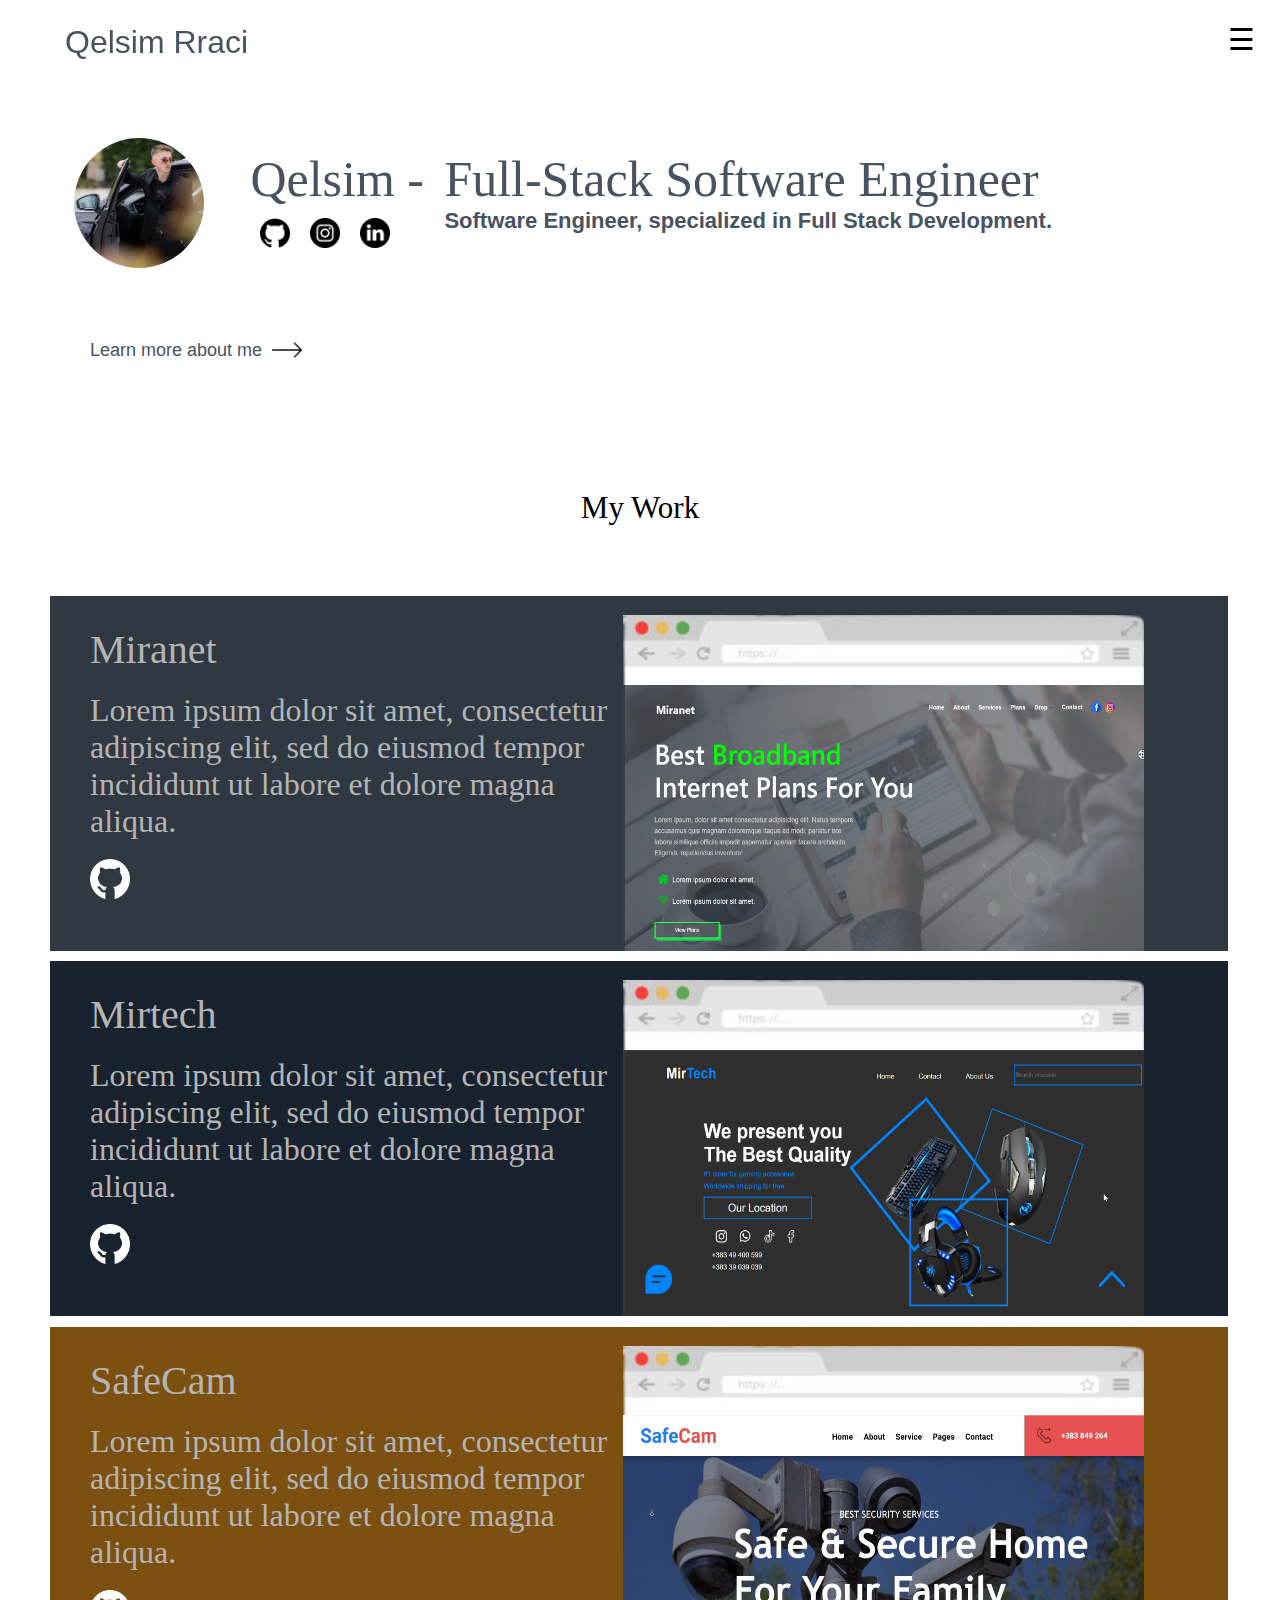
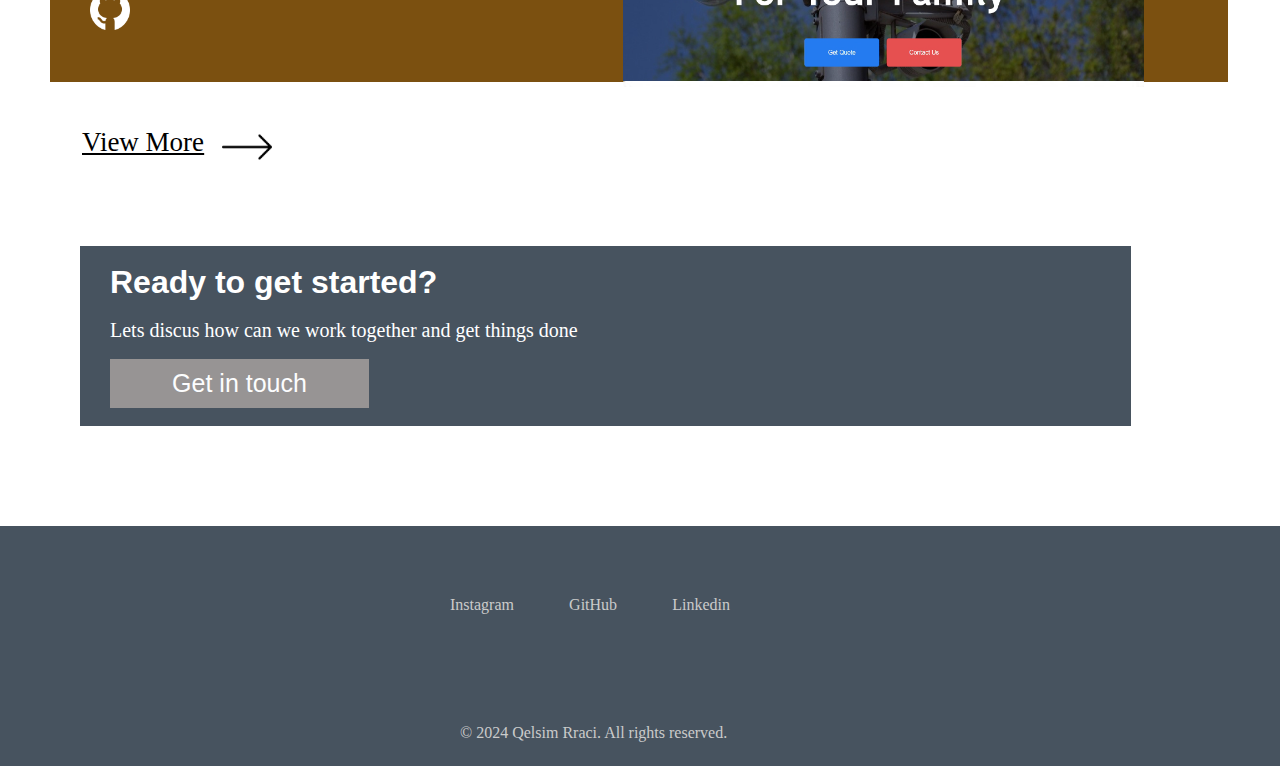
==== Portfolio Website/index.html @ a5a94945 "Initial commit for portfolio website" ====
<!DOCTYPE html>
<html lang="en">
<head>
    <meta charset="UTF-8">
    <meta name="viewport" content="width=device-width, initial-scale=1.0">
    <title>Document</title>
    <link rel="stylesheet" href="main.css">
</head>
<body>

    <div class="header">
        <h1>Qelsim Rraci</h1>

        <div class="menu-container">
            <div class="menu-icon" onclick="toggleMenu()">☰</div>
            <div class="menu-overlay" id="menuOverlay">
                <div class="overlay-header">
                    <span class="name">Qelsim Rraci</span>
                    <button class="close-button" onclick="toggleMenu()">X</button>
                </div>
                <div class="menu-content">
                    <a href="index.html">Home</a>
                    <a href="index.html">Projects</a>
                    <a href="aboutme.html">About Me</a>
                    <a href="contact.html">Get In Touch</a>
                </div>
            </div>
        </div>
    </div>

    <div class="main">
        <div class="profilepic">
          
        </div>
        <div class="nameAndSocial">
            <p>Qelsim -</p>
             <div class="socials">
                <a href="https://github.com/qelsi631"><img src="imgs/github (1).png" alt=""></a>
                <a href="https://www.instagram.com/code.nostra/#""><img src="imgs/insta.png" alt=""></a>
                <a href="https://www.linkedin.com/in/qelsim-rraci-b32861320/?lipi=urn%3Ali%3Apage%3Ad_flagship3_search_srp_jobs%3B9wXig4L1Sgmrg56LHpxPQg%3D%3D"><img src="imgs/linkdin.png" alt=""></a>
             </div>
            
        </div>
        <div class="fullstack">
            <div class="full2">
            <p>Full-Stack Software Engineer </p>
            <p>Software Engineer, specialized in Full Stack Development.</p>
            </div>
         </div>

    
        </div>
        <div class="learn-more">
            <a href="aboutme.html"><p>Learn more about me</p></a>
            <img src="imgs/right-arrow.png" alt="">
         </div>

        <div class="projects">
            <p class="p1projects">My Work</p>

            <div class="group-projects">
                <div class="project-1">
                    <div class="project-left">

                        <p>Miranet</p>
                        <p>Lorem ipsum dolor sit amet, consectetur adipiscing elit, sed do eiusmod tempor incididunt ut labore et dolore magna aliqua. </p>
                        <a href=""><img src="imgs/github (3).png" alt=""></a>
                    </div>

                    <div class="project-right">
                        <img src="imgs/blank_web-removebg-preview.png" alt="">
                        <img src="imgs/project miranet.png" alt="">
                    </div>

                </div>

                <div class="project-2">
 
                    <div class="project-left">

                        <p>Mirtech</p>
                        <p>Lorem ipsum dolor sit amet, consectetur adipiscing elit, sed do eiusmod tempor incididunt ut labore et dolore magna aliqua. </p>
                        <a href=""><img src="imgs/github (3).png" alt=""></a>
                    </div>

                    <div class="project-right">
                        <img src="imgs/blank_web-removebg-preview.png" alt="">
                        <img src="imgs/Films & TV 09_09_2024 09_59_52.png" alt="">
                    </div>
                </div>

                <div class="project-3">

                    <div class="project-left">

                        <p>SafeCam</p>
                        <p>Lorem ipsum dolor sit amet, consectetur adipiscing elit, sed do eiusmod tempor incididunt ut labore et dolore magna aliqua. </p>
                        <a href=""><img src="imgs/github (3).png" alt=""></a>
                    </div>

                    <div class="project-right">
                        <img src="imgs/blank_web-removebg-preview.png" alt="">
                        <img src="imgs/Films & TV 09_09_2024 10_04_18.png" alt="">
                    </div>
                </div>

                <div class="viewmore">

                    <a href="aboutme.html"><p>View More</p></a>
                    <a href="aboutme.html"><img src="imgs/right-arrow.png" alt=""></a>
                </div>




            </div>

        </div>

        <div class="in-touch">
            <div class="in-touch-start">
                <h1>Ready to get started?</h1>
                <p>Lets discus how can we work together and get things done</p>
                <button><a href="contact.html">Get in touch</a></button>
            </div>
        </div>

        <div class="footer">
            <div class="social-media">
                <a href="https://www.instagram.com/code.nostra/#">Instagram</a>
                <a href="https://github.com/qelsi631">GitHub</a>
                <a href="https://www.linkedin.com/in/qelsim-rraci-b32861320/?lipi=urn%3Ali%3Apage%3Ad_flagship3_search_srp_jobs%3B9wXig4L1Sgmrg56LHpxPQg%3D%3D">Linkedin</a>
            </div>
            <div class="copy-right">
                <p>© 2024  Qelsim Rraci.  All rights reserved.</p>
            </div>
        </div>


        
    

    

    <script src="app.js"></script>
</body>
</html>
---- Portfolio Website/main.css ----
*{
    margin: 0;
    padding: 0;
}

body{
    background-color: #393939;
    background-color: white;
}

.container{
    display: flex;
    flex-direction: column;
}
.header h1{
    color: #C3C3C3;
    color: #47535F;
    font-family: 'Gill Sans', 'Gill Sans MT', Calibri, 'Trebuchet MS', sans-serif; 
    font-weight: 100;
    position: relative;
    top: 24px;
    left: 65px;
}
nav{
    float: right;
}
nav img{
    width: 40px;
    position: relative;
    right: 64px;
}

.main{
    position: relative;
    top: 150px;
    display: flex;
    justify-content: space-between;
    width: 90%;
    color: #B4B4B4;
    /* color: #47535F; */
}

.profilepic{
    border-radius: 100%;
    width: 130px;
    position: relative;
    height: 130px;
    background-position: center;
    background-size: cover;
    left: 74px;
    bottom: 12px;
    background-image: url(imgs/Qelsim\ Rraci.jpg);
}
.learn-more{
    position: relative;
    left: 100px;
    top: 200px;
    font-size: 20px;
    display: flex;
}
.learn-more p{
    position: relative;
    right: 10px;
    top: 10px;
    font-size: 18px;
}
.learn-more a{
    color: #47535F;
    text-decoration: none;
    font-family: sans-serif;
}
.learn-more img{
    width: 30px;
    position: relative;
    top: 5px;
}
.nameAndSocial p{
    font-size: 50px;
    color: #B4B4B4;
    color: #47535F;
    /* font-family: "Abhaya Libre", serif; */
    font-weight: 400;
    font-style: normal;
}
.socials img{
    width: 30PX;
}
.socials{
    width: 130px;
    position: relative;
    left: 10px;
    display: flex;
    top: 10px;
    justify-content: space-between;
}

.fullstack p{
    font-size: 50px;
    color: #B4B4B4;
    color: #47535F;
    font-family: "Abhaya Libre", serif; 
    /* font-family: "DM Serif Display", serif; */
}
.fullstack{
    position: relative;
    right: 100px;
}
.full2{
    display: flex;
    flex-direction: column;
}
.full2 p:nth-child(2){
    font-size: 22px;
    font-family: "Abhaya Libre", sans-serif;
  font-weight: 900;
  font-style: normal;
}



.menu-container {
    position: relative;
    float: right;
    bottom: 30px;
    right: 10px;
}

.menu-icon {
    font-size: 30px;
    cursor: pointer;
    padding: 15px;
    /* background-color: #000000; */
    color: rgb(0, 0, 0);
    display: inline-block;
}

.menu-overlay { 
    display: none;
    position: fixed;
    top: 0;
    left: 0;
    width: 100%;
    height: 100%;
    background-color: #47535F; /* Dark green background */
    color: rgb(255, 255, 255);
    text-align: center;
    z-index: 1000;
    overflow: hidden;
}

.overlay-header {
    display: flex;
    justify-content: space-between;
    align-items: center;
    padding: 15px;
    /* Darker green background for the header */
    position: absolute;
    top: 0;
    width: 100%;
}

.name {
    font-size: 25px;
}

.close-button {
    background: none; 
    border: none;
    color: rgb(255, 255, 255);
    font-size: 20px;
    cursor: pointer;
    position: relative;
    right: 20px;
}

.close-button:hover {
    color: red;
}

.menu-overlay .menu-content {
    display: flex;
    flex-direction: column;
    justify-content: center;
    height: calc(100% - 60px); /* Adjusted for the header height */
}

.menu-overlay a {
    color: rgb(255, 254, 254);
    font-size: 24px;
    text-decoration: none;
    padding: 15px;
    display: block;
    transition: background-color 0.8s;
}

.menu-overlay a:hover {
    background-color: #979494; /* Slightly darker green for hover effect */
}



.projects{
    position: relative;
    top: 330px;
}
.p1projects{
    text-align: center;
    font-size: 31px;
    position: relative;
    /* top: 330px; */
}

.group-projects{
    width: 92%;
    height: 1150px;
    position: relative;
    left: 50px;
    top: 70px;
    display: flex;
    flex-direction: column;
    justify-content: space-between;
    
}

.project-1{
    width: 100%;
    height: 355px;
    background-color: #303841;
    display: flex;
}
.project-2{
    width: 100%;
    height: 355px;
    background-color: #19232F;
    display: flex;
}
.project-3{
    width: 100%;
    height: 355px;
    background-color: #7B5010;
    display: flex;
}

.project-left{
    width: 523px;
    height: 100%;
    position: relative;
    left: 40px;
    height: 78%;
    top: 30px;
    display: flex;
    flex-direction: column;
    color: #B4B4B4;
    justify-content: space-between;

}
.project-left p:nth-child(1){
    font-size: 40px;
}
.project-left p:nth-child(2){
    font-size: 32px;

}
.project-left img{
    width: 40px;
}
.project-right{
    width: 521px;
    height: 95%;
    position: relative;
    left: 50px;
    top: 19px;


}
.project-right img:nth-child(2){
    width: 521px;
    z-index: 2;
    position: relative;
    bottom: 276px;
    height: 266px;
}
.project-right img:nth-child(1){
    width: 521px;
    position: relative;
}
.viewmore img{
    width: 50px;

}
.viewmore{
    display: flex;
    position: relative;
    top: 30px;
    left: 50px;
}
.viewmore p{
    font-size: 27px;
    text-decoration: underline;
    position: relative;
    top: 5px;
    right: 18px;
}
.viewmore a{
    color: black;
}

.in-touch{
    width: 1051px;
    height: 180px;
    background-color: #47535F;
    position: relative;
    top: 500px;
    left: 80px;
    display: flex;
    justify-content: space-between;
}
.in-touch-start{
    display: flex;
    flex-direction: column;
    justify-content: space-evenly;
    position: relative;
    left: 30px;
}
.in-touch-start button{
    width: 259px;
    height: 49px;
    font-size: 25px;
    background-color: #979494;
    color: #19232F;
    border: none;
}
.in-touch-start a{
    color: #fcfdfe;
    text-decoration: none;
}
.in-touch-start h1{
    color: white;
    font-family: sans-serif;

}
.in-touch-start p{
    font-size: 20px;
    color: white;
}

.footer{
    width: 100%;
    height: 240px;
    background-color: #47535F;
    position: relative;
    top: 600px;
}
.social-media{
    color: #CBCBCB;
    display: flex;
    width: 280px;
    justify-content: space-between;
    position: relative;
    left: 450px;
    top: 70px;
}
.social-media a{
    color: #CBCBCB;
    text-decoration: none;
}
.copy-right{
    color: #CBCBCB;
    position: relative;
    left: 460px;
    top: 180px;
}












.header {
    position: fixed;
    width: 100%;
    top: 0;
    left: 0;
    background-color: transparent;
    z-index: 100;
    transition: background-color 0.3s ease, box-shadow 0.3s ease;
}

/* Change background and add shadow when scrolled */
.header.scrolled {
    background-color: white;
    box-shadow: 0 4px 6px rgba(0, 0, 0, 0.1);
    height: 80px;
}

.header h1 {
    color: #47535F;
    font-family: 'Gill Sans', 'Gill Sans MT', Calibri, 'Trebuchet MS', sans-serif; 
    font-weight: 100;
    position: relative;
    top: 24px;
    left: 65px;
}

.menu-container {
    float: right;
    bottom: 30px;
    right: 10px;
}




@media only screen and (max-width: 414px) {
    .header h1 {
        font-size: 20px;
        
    }

    .main {
        flex-direction: column;
        padding-top: 120px;
        align-items: center;
    }

    .profilepic {
        width: 100px;
        height: 100px;
    }

    .nameAndSocial p {
        font-size: 30px;
        text-align: center;
    }

    .socials {
        justify-content: center;
    }

    .socials img {
        width: 25px;
    }

    .fullstack p {
        font-size: 25px;
        text-align: center;
    }

    .group-projects {
        flex-direction: column;
        width: 100%;
    }

    .project-left, .project-right {
        width: 100%;
        text-align: center;
    }

    .project-right img {
        width: 100%;
    }

    .in-touch {
        padding: 20px;
    }

    .in-touch h1 {
        font-size: 24px;
    }

    .in-touch p {
        font-size: 18px;
    }

    .footer {
        padding: 10px;
    }
}

/* iPhone 14 Pro and iPhone 15 (Portrait Mode) */
@media only screen and (max-width: 430px) {
    .header h1 {
        font-size: 25px;
        position: relative;
    }
    
    .header{
        width: 70%;
        position: relative;
        right: 30px;
    }

    .main {
        width: 35%;
        position: relative;
        top: -30px;
        left: 10px;
    }

    .profilepic {
        width: 110px;
        height: 110px;
    }

    .nameAndSocial p {
        font-size: 28px;
        position: relative;
        left: 73px;
    }
    .nameAndSocial{
        display: flex;
        flex-direction: column;
    }
    .nameAndSocial img{
        position: relative;
        left: 60px;
    }

    .fullstack p:nth-child(2) {
        font-size: 28px;
        position: relative;
        left: 170px;
        top: 35px;
    }
    .fullstack p:nth-child(1){
        position: relative;
        bottom: 50px;
        font-size: 23px;
        position: relative;
        left: 170px;
        top: 25px;
    }

    .projects {
        position: relative;
        top: 100px;
        width: 50%;
    }

    .projects p:nth-child(1){
        position: relative;
        right: 60px;

    }

}

/* General Mobile Portrait Styles */
@media only screen and (max-width: 600px) {
    .header h1 {
        font-size: 18px;
    }

    .main {
        flex-direction: column;
        align-items: center;
        padding-top: 120px;
    }

    .profilepic {
        width: 90px;
        height: 90px;
    }

    .nameAndSocial p {
        font-size: 24px;
        text-align: center;
    }

    .fullstack p {
        font-size: 20px;
        text-align: center;
    }

    .group-projects {
        flex-direction: column;
        width: 100%;
    }

    .project-left, .project-right {
        width: 100%;
        text-align: center;
    }

    .project-right img {
        width: 100%;
    }

    .in-touch {
        padding: 20px;
    }

    .in-touch h1 {
        font-size: 24px;
    }

    .footer {
        padding: 10px;
    }
}
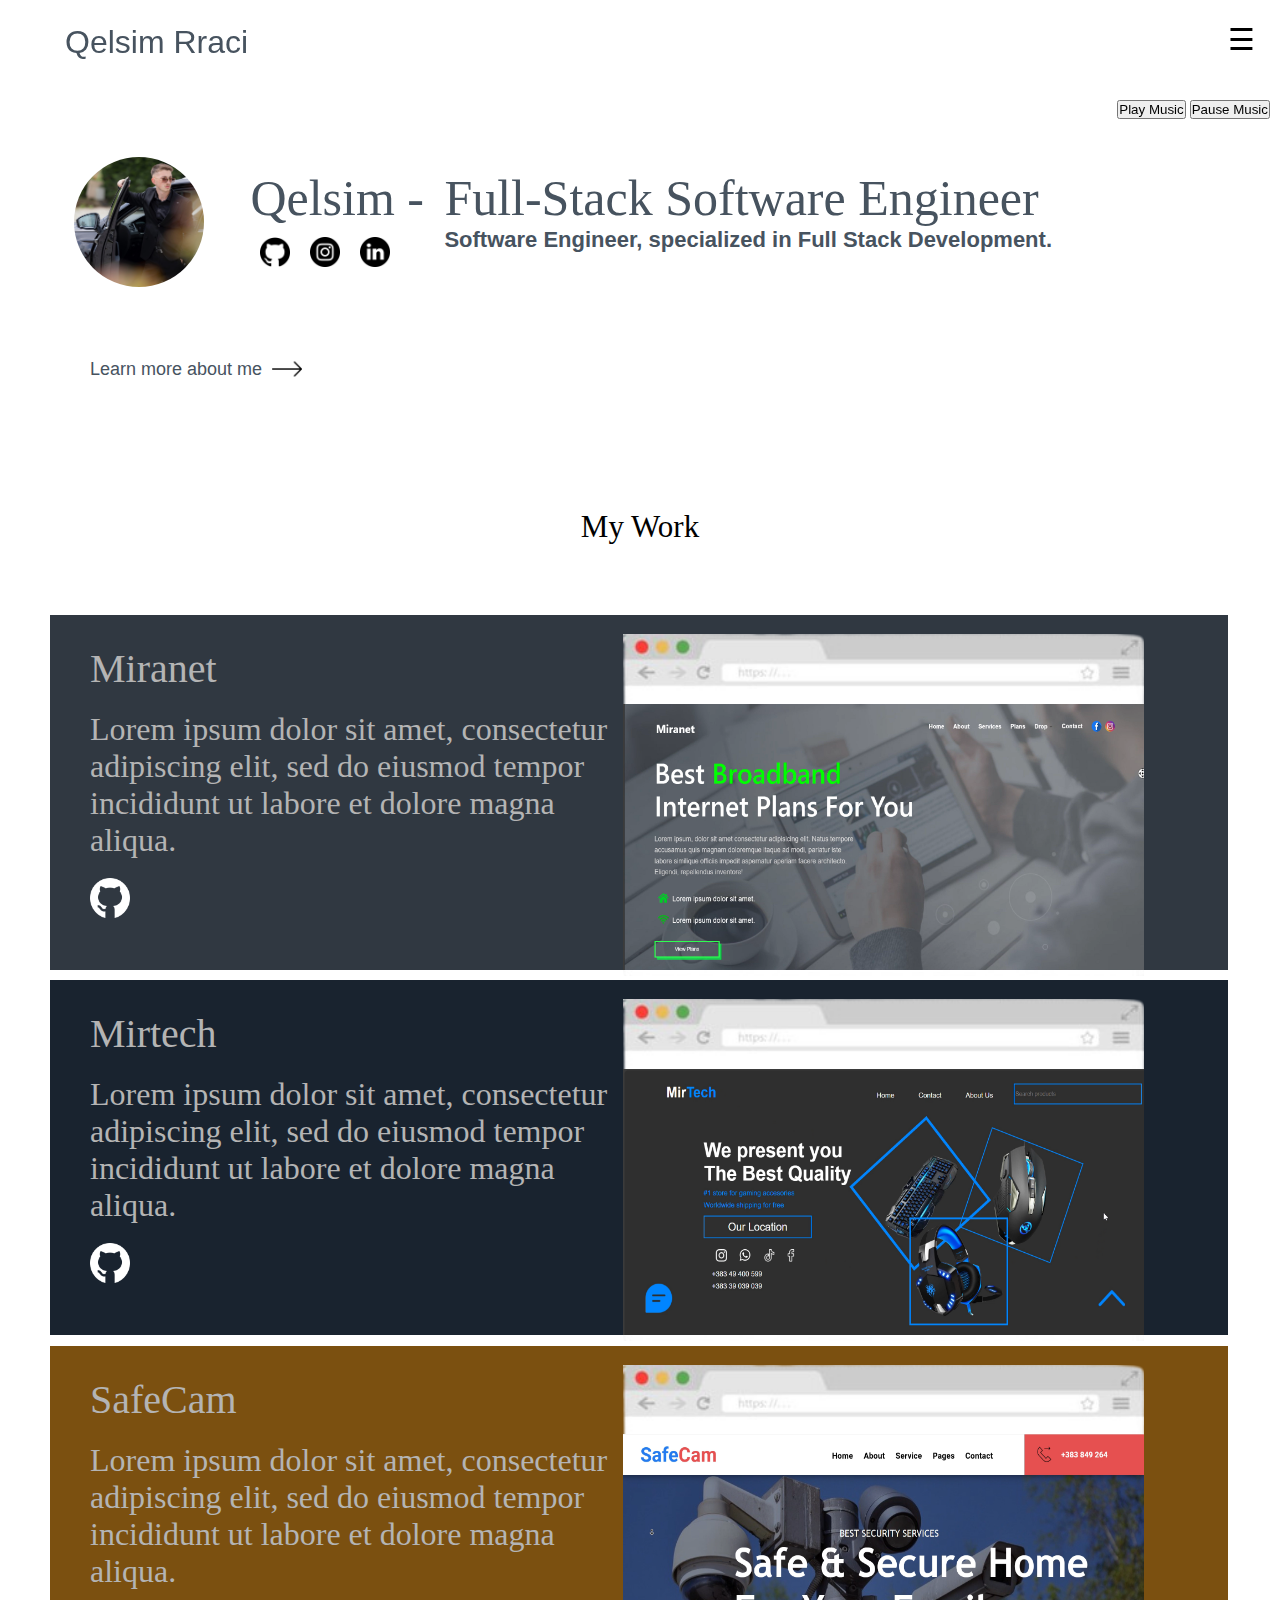
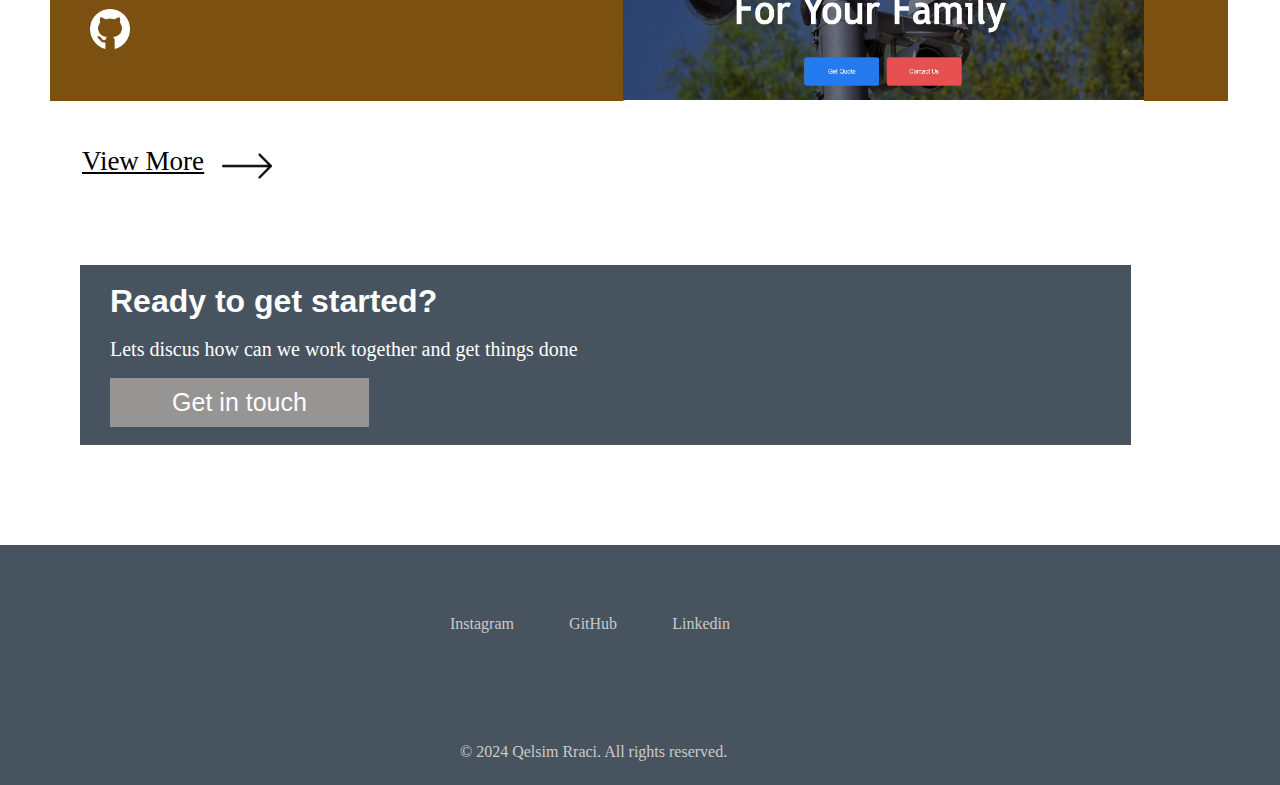
==== commit c9028df7: "added music backrgound" ====
--- a/Portfolio Website/index.html
+++ b/Portfolio Website/index.html
@@ -8,6 +8,21 @@
 </head>
 <body>
 
+    
+    <div class="music">
+        <audio id="myAudio">
+            <source src="babastars - Made with Clipchamp.mp4" type="audio/mpeg">
+            Your browser does not support the audio element.
+          </audio>
+          
+          <button onclick="playAudio()">Play Music</button>
+          <button onclick="pauseAudio()">Pause Music</button>
+    </div>
+
+    
+
+
+   
     <div class="header">
         <h1>Qelsim Rraci</h1>
 
@@ -27,6 +42,9 @@
             </div>
         </div>
     </div>
+
+   
+
 
     <div class="main">
         <div class="profilepic">
--- a/Portfolio Website/main.css
+++ b/Portfolio Website/main.css
@@ -6,6 +6,18 @@
 body{
     background-color: #393939;
     background-color: white;
+        margin: 0;
+        padding: 0;
+        overflow-x: hidden;
+      
+}
+
+.music{
+    position: sticky;
+    top: 100px;
+    right: 10px;
+    float: right;
+    z-index: 4;
 }
 
 .container{
@@ -415,86 +427,39 @@
 }
 
 
-
-
-@media only screen and (max-width: 414px) {
-    .header h1 {
-        font-size: 20px;
-        
-    }
-
-    .main {
-        flex-direction: column;
-        padding-top: 120px;
-        align-items: center;
-    }
-
-    .profilepic {
-        width: 100px;
-        height: 100px;
-    }
-
-    .nameAndSocial p {
-        font-size: 30px;
-        text-align: center;
-    }
-
-    .socials {
-        justify-content: center;
-    }
-
-    .socials img {
-        width: 25px;
-    }
-
-    .fullstack p {
-        font-size: 25px;
-        text-align: center;
-    }
-
-    .group-projects {
-        flex-direction: column;
-        width: 100%;
-    }
-
-    .project-left, .project-right {
-        width: 100%;
-        text-align: center;
-    }
-
-    .project-right img {
-        width: 100%;
-    }
-
-    .in-touch {
-        padding: 20px;
-    }
-
-    .in-touch h1 {
-        font-size: 24px;
-    }
-
-    .in-touch p {
+/* iPhone 14 Pro and iPhone 15 (Portrait Mode) */
+@media only screen and (max-width: 390px) {
+    .header h1:nth-of-type(1) {
         font-size: 18px;
-    }
-
-    .footer {
-        padding: 10px;
-    }
-}
-
-/* iPhone 14 Pro and iPhone 15 (Portrait Mode) */
-@media only screen and (max-width: 430px) {
-    .header h1 {
-        font-size: 25px;
-        position: relative;
-    }
+        position: relative;
+        left: 30px;
+        top: 20px;
+    }
+   
+
+
     
     .header{
-        width: 70%;
+        width: 100%;
         position: relative;
         right: 30px;
     }
+
+    .music{
+        position: relative;
+    }
+
+    .music button{
+        width: 40px;
+        background-color: #47535F;
+        color: white;
+    }
+
+    .menu-icon{
+        position: relative;
+        right: -90px;
+    }
+
 
     .main {
         width: 35%;
@@ -504,52 +469,194 @@
     }
 
     .profilepic {
-        width: 110px;
-        height: 110px;
+        width: 150px;
+        position: relative;
+        left: 120px;
+        bottom: 30px;
     }
 
     .nameAndSocial p {
         font-size: 28px;
         position: relative;
         left: 73px;
+        bottom: 20px;
+
     }
     .nameAndSocial{
         display: flex;
         flex-direction: column;
+        position: relative;
+        left: 50px;
     }
     .nameAndSocial img{
         position: relative;
         left: 60px;
+        bottom: 20px;
+        display: flex;
+        justify-content: space-between;
+    }
+
+    .full2{
+        width: 100%;
     }
 
     .fullstack p:nth-child(2) {
-        font-size: 28px;
-        position: relative;
-        left: 170px;
-        top: 35px;
+        font-size: 22px;
+        position: relative;
+        left: 220px;
+        top: 15px;
+        width: 200px;
     }
     .fullstack p:nth-child(1){
         position: relative;
         bottom: 50px;
+        font-size: 21px;
+        position: relative;
+        left: 220px;
+        top: 5px;
+        width: 200px;
+
+    }
+
+
+    .learn-more{
+        position: relative;
+        left: 90px;
+    }
+    .learn-more a{
+        position: relative;
+        bottom: 200px;
+        left: 20px;
+    }
+    .learn-more img:nth-of-type(1){
+        position: relative;
+        top: -194px;
+        left: 20px;
+    }
+    .group-projects{
+        width: 30%;
+        position: relative;
+        top: -20px;
+        display: flex;
+        flex-direction: column;
+        justify-content: space-between;
+        height: 1250px;
+    }
+    .group-projects img{
+        width: 40%;
+    }
+
+    .p1projects{
+        font-size: 22px;
+        position: relative;
+        bottom: 50px;
+        left: 50px;
+        
+    }
+    .project-1 p{
+        font-size: 15px;
+    }
+    .projects {
+        position: relative;
+        top: 100px;
+        width: 75%;
+        font-size: 12px;
+    }
+    .projects
+
+    .projects p:nth-child(1){
+        position: relative;
+        right: 60px;
+
+    }
+    .project-left p:nth-of-type(1){
         font-size: 23px;
         position: relative;
-        left: 170px;
-        top: 25px;
-    }
-
-    .projects {
-        position: relative;
-        top: 100px;
-        width: 50%;
-    }
-
-    .projects p:nth-child(1){
-        position: relative;
-        right: 60px;
-
-    }
-
-}
+        right: 13px;
+        bottom: 15px;
+    }
+    .project-left p:nth-of-type(2){
+        font-size: 17px;
+        position: relative;
+        right: 15px;
+        width: 250px;
+        bottom: 70px;
+    }
+.project-left img{
+    width: 30px;
+    position: relative;
+    bottom: 260px;
+    right: 130px;
+}
+
+    .project-right img:nth-of-type(1){
+        width: 295px;
+        height: 190px;
+        position: relative;
+        right: 302px;
+        top: 142px;
+    }
+    .project-right img:nth-of-type(2){
+        width: 292px;
+        height: 170px;
+        position: relative;
+        right: 300px;
+        top: -22px;
+    }
+
+
+    .viewmore{
+        position: relative;
+        top: -20px;
+        left: 30px;
+    }
+    .viewmore p{
+        font-size: 19px;
+
+    }
+    .viewmore img{
+        width: 40px;
+        position: relative;
+        bottom: 3px;
+    }
+
+
+    .in-touch{
+        position: relative;
+        top: 110px;
+        width: 300px;
+        left: 26px;
+    }
+    .in-touch-start button{
+        position: relative;
+        right: 15px;
+
+    }
+    .in-touch-start p{
+        position: relative;
+        right: 1px;
+    }
+    .in-touch-start h1{
+        position: relative;
+        right: 3px;
+    }
+
+
+    .footer{
+        width: 370px;
+        position: relative;
+        top: 200px;
+    }
+    .social-media{
+        position: relative;
+        left: 50px;
+    }
+    .copy-right{
+        position: relative;
+        left: 60px;
+    }
+
+} 
 
 /* General Mobile Portrait Styles */
 @media only screen and (max-width: 600px) {
@@ -557,6 +664,15 @@
         font-size: 18px;
     }
 
+    body{
+        background-color: #393939;
+        background-color: white;
+            margin: 0;
+            padding: 0;
+            overflow-x: hidden;
+          
+    }
+      
     .main {
         flex-direction: column;
         align-items: center;
@@ -603,4 +719,4 @@
     .footer {
         padding: 10px;
     }
-}
+}